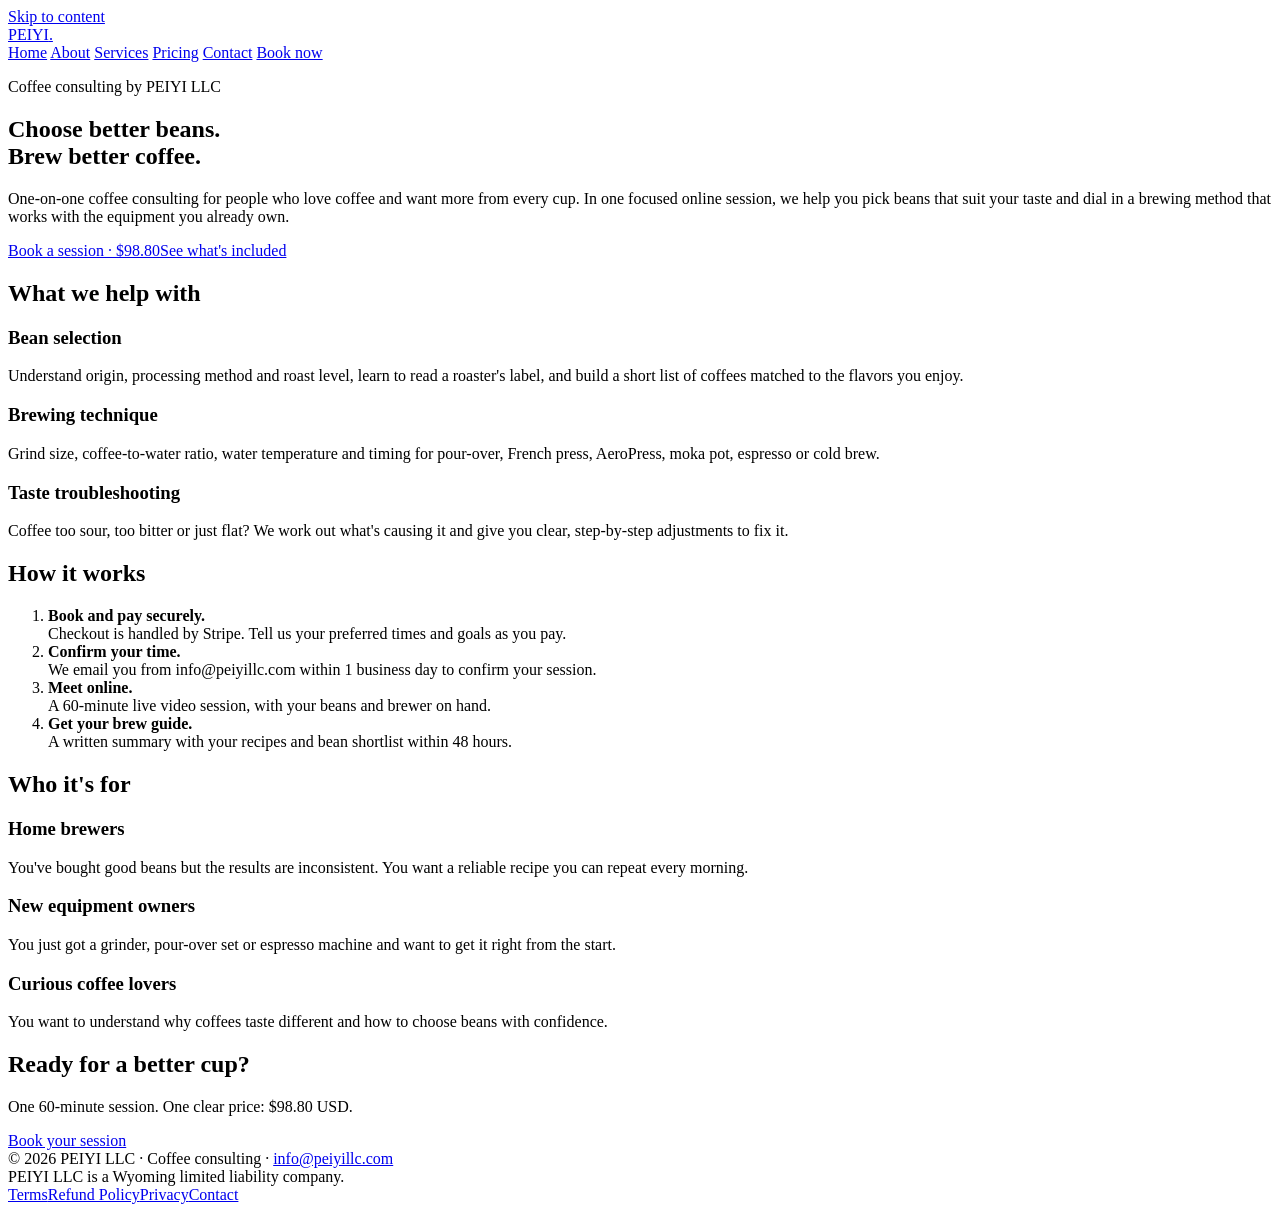
==== index.html @ e06b0025 "Add files via upload" ====
<!DOCTYPE html>
<html lang="en">
<head>
<meta charset="utf-8">
<meta name="viewport" content="width=device-width, initial-scale=1">
<title>PEIYI LLC | Coffee Consulting: Bean Selection & Brewing</title>
<meta name="description" content="One-on-one coffee consulting from PEIYI LLC. Learn to choose the right beans and brew better coffee at home. 60-minute online session, $98.80.">
<link rel="canonical" href="https://peiyillc.com/">
<meta property="og:title" content="PEIYI LLC | Coffee Consulting: Bean Selection & Brewing">
<meta property="og:description" content="One-on-one coffee consulting from PEIYI LLC. Learn to choose the right beans and brew better coffee at home. 60-minute online session, $98.80.">
<meta property="og:type" content="website">
<meta property="og:url" content="https://peiyillc.com/">
<link rel="icon" href="data:image/svg+xml,<svg xmlns='http://www.w3.org/2000/svg' viewBox='0 0 100 100'><text y='.9em' font-size='90'>☕</text></svg>">

<link rel="stylesheet" href="/assets/style.css">
<script src="/assets/main.js" defer></script>
</head>
<body>
<a class="skip" href="#main">Skip to content</a>
<header class="site-header"><div class="wrap">
<a class="logo" href="/">PEIYI<span>.</span></a>
<nav class="nav" aria-label="Main">
<a href="/" aria-current="page">Home</a>
<a href="/about.html">About</a>
<a href="/services.html">Services</a>
<a href="/pricing.html">Pricing</a>
<a href="/contact.html">Contact</a>
<a class="btn" href="/book.html">Book now</a>
</nav>
</div></header>
<main id="main">

<section class="hero"><div class="wrap">
<p class="eyebrow">Coffee consulting by PEIYI LLC</p>
<h1>Choose better beans.<br>Brew better coffee.</h1>
<p class="lead">One-on-one coffee consulting for people who love coffee and want more from every cup. In one focused online session, we help you pick beans that suit your taste and dial in a brewing method that works with the equipment you already own.</p>
<div class="actions"><a class="btn" href="/book.html">Book a session · $98.80</a><a class="btn ghost" href="/services.html">See what's included</a></div>
</div></section>

<section><div class="wrap">
<h2>What we help with</h2>
<div class="grid">
<div class="card"><h3>Bean selection</h3><p>Understand origin, processing method and roast level, learn to read a roaster's label, and build a short list of coffees matched to the flavors you enjoy.</p></div>
<div class="card"><h3>Brewing technique</h3><p>Grind size, coffee-to-water ratio, water temperature and timing for pour-over, French press, AeroPress, moka pot, espresso or cold brew.</p></div>
<div class="card"><h3>Taste troubleshooting</h3><p>Coffee too sour, too bitter or just flat? We work out what's causing it and give you clear, step-by-step adjustments to fix it.</p></div>
</div>
</div></section>

<section><div class="wrap">
<h2>How it works</h2>
<ol class="steps">
<li><strong>Book and pay securely.</strong><br>Checkout is handled by Stripe. Tell us your preferred times and goals as you pay.</li>
<li><strong>Confirm your time.</strong><br>We email you from info@peiyillc.com within 1 business day to confirm your session.</li>
<li><strong>Meet online.</strong><br>A 60-minute live video session, with your beans and brewer on hand.</li>
<li><strong>Get your brew guide.</strong><br>A written summary with your recipes and bean shortlist within 48 hours.</li>
</ol>
</div></section>

<section><div class="wrap">
<h2>Who it's for</h2>
<div class="grid">
<div class="card"><h3>Home brewers</h3><p>You've bought good beans but the results are inconsistent. You want a reliable recipe you can repeat every morning.</p></div>
<div class="card"><h3>New equipment owners</h3><p>You just got a grinder, pour-over set or espresso machine and want to get it right from the start.</p></div>
<div class="card"><h3>Curious coffee lovers</h3><p>You want to understand why coffees taste different and how to choose beans with confidence.</p></div>
</div>
</div></section>
<section><div class="wrap"><div class="band">
<div><h2>Ready for a better cup?</h2><p>One 60-minute session. One clear price: $98.80 USD.</p></div>
<a class="btn" href="/book.html">Book your session</a>
</div></div></section>

</main>
<footer class="site-footer"><div class="wrap">
<div>© 2026 PEIYI LLC · Coffee consulting · <a href="mailto:info@peiyillc.com">info@peiyillc.com</a><br>
PEIYI LLC is a Wyoming limited liability company.</div>
<nav aria-label="Legal">
<a href="/terms.html">Terms</a><a href="/terms.html#refunds">Refund Policy</a><a href="/privacy.html">Privacy</a><a href="/contact.html">Contact</a>
</nav>
</div></footer>
</body>
</html>
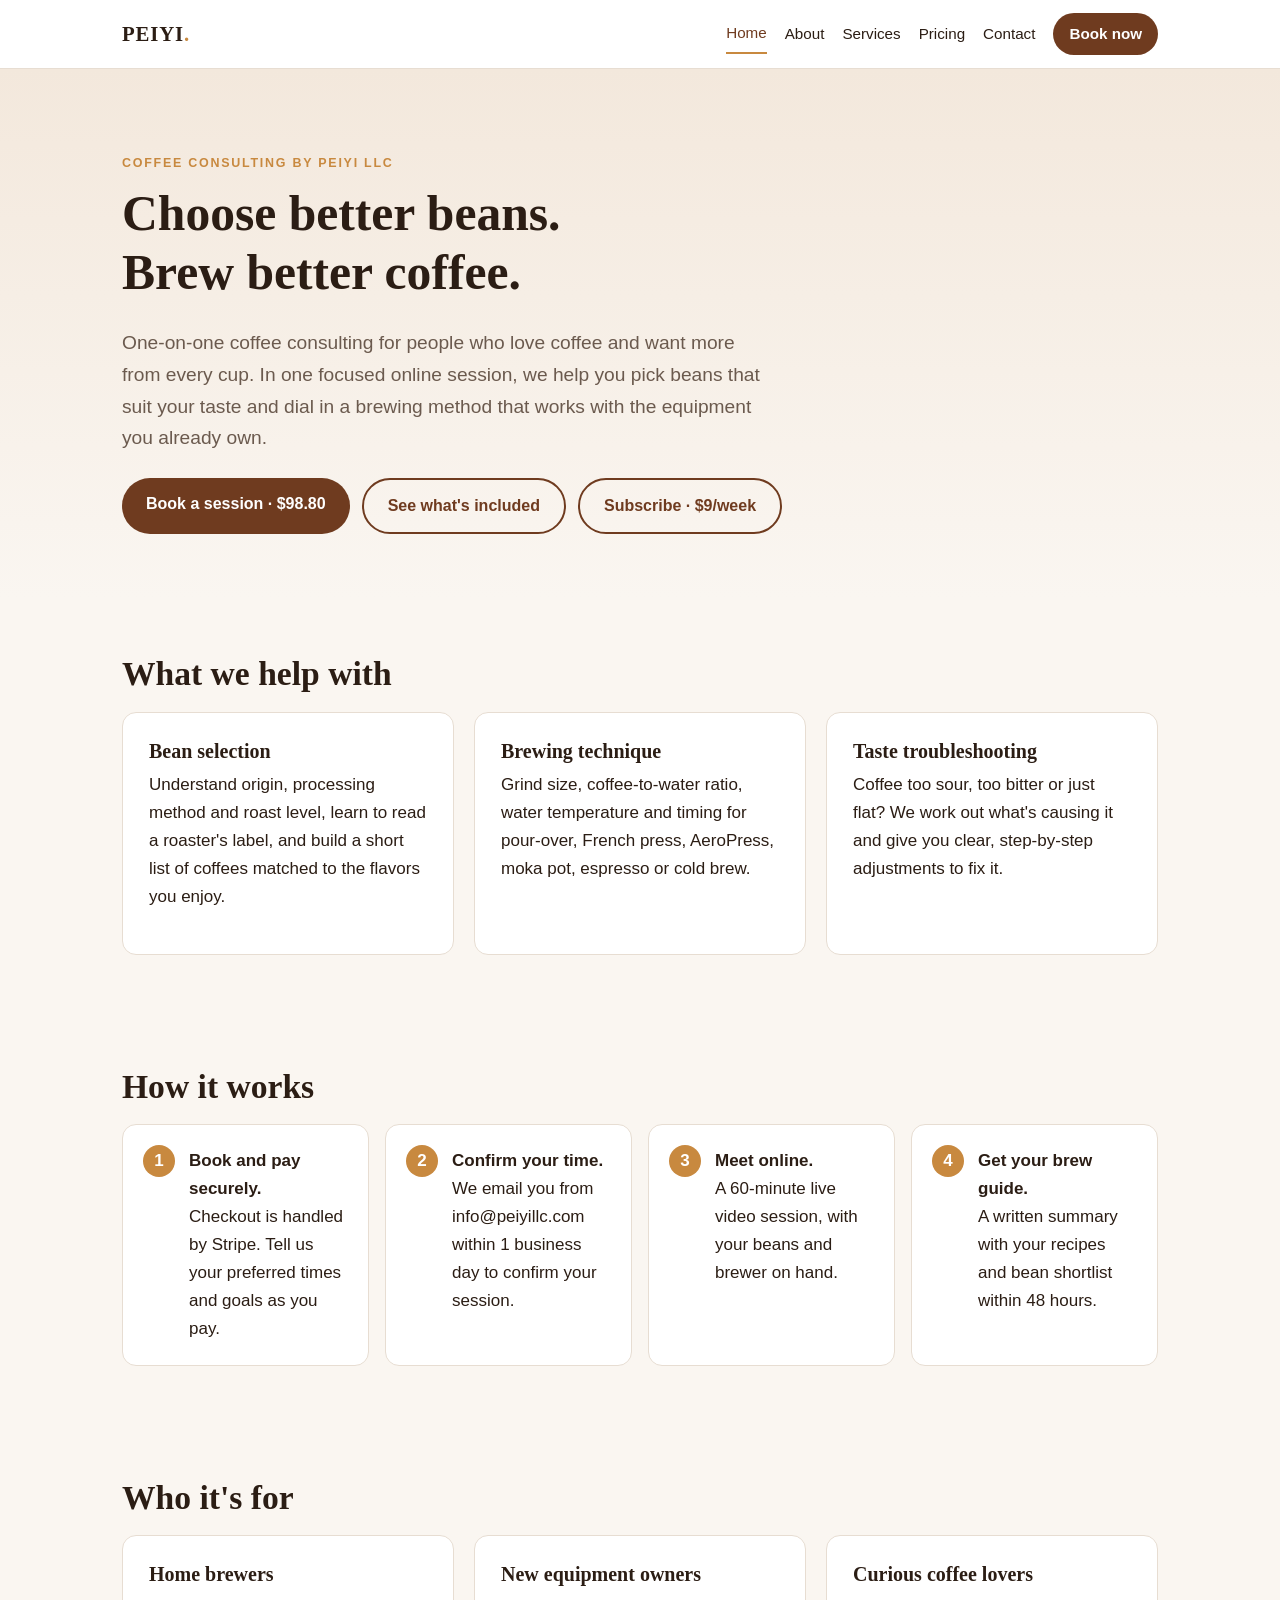
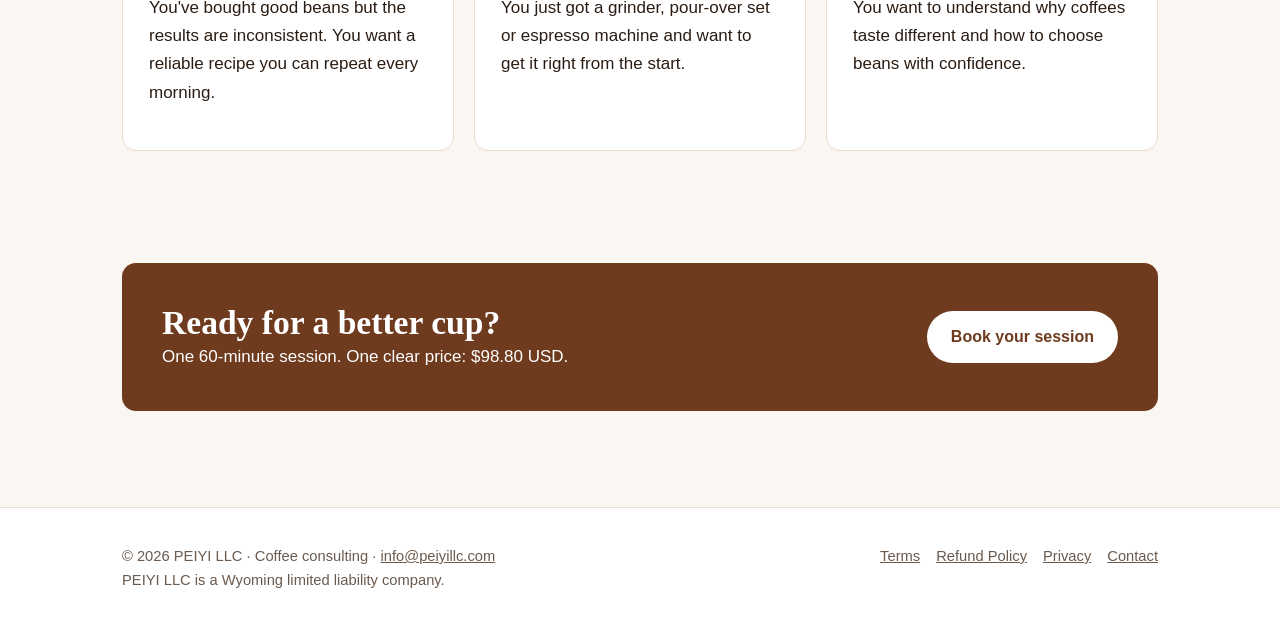
==== commit 131bc1ab: "Add $9/week subscription" ====
--- a/index.html
+++ b/index.html
@@ -34,7 +34,7 @@
 <p class="eyebrow">Coffee consulting by PEIYI LLC</p>
 <h1>Choose better beans.<br>Brew better coffee.</h1>
 <p class="lead">One-on-one coffee consulting for people who love coffee and want more from every cup. In one focused online session, we help you pick beans that suit your taste and dial in a brewing method that works with the equipment you already own.</p>
-<div class="actions"><a class="btn" href="/book.html">Book a session · $98.80</a><a class="btn ghost" href="/services.html">See what's included</a></div>
+<div class="actions"><a class="btn" href="/book.html">Book a session · $98.80</a><a class="btn ghost" href="/services.html">See what's included</a><a class="btn ghost" href="https://buy.stripe.com/8x228tap9ed7besg85dfG00">Subscribe · $9/week</a></div>
 </div></section>
 
 <section><div class="wrap">
--- a/assets/style.css
+++ b/assets/style.css
@@ -0,0 +1,75 @@
+:root{
+  --bg:#faf6f1; --paper:#ffffff; --ink:#2b1d14; --muted:#6b5a4e;
+  --brand:#6f3b1f; --brand-dark:#4e2914; --accent:#c8893f; --line:#e7ddd2;
+  --radius:14px; --max:1080px;
+}
+*{box-sizing:border-box}
+html{scroll-behavior:smooth}
+body{margin:0;background:var(--bg);color:var(--ink);font:17px/1.65 -apple-system,BlinkMacSystemFont,"Segoe UI",Roboto,"Helvetica Neue",Arial,sans-serif}
+h1,h2,h3{font-family:Georgia,"Times New Roman",serif;line-height:1.2;margin:0 0 .5em;color:var(--ink)}
+h1{font-size:clamp(2rem,4.5vw,3.1rem)} h2{font-size:clamp(1.5rem,3vw,2.1rem)} h3{font-size:1.25rem}
+p{margin:0 0 1em} a{color:var(--brand)} a:hover{color:var(--brand-dark)}
+.wrap{max-width:var(--max);margin:0 auto;padding:0 22px}
+.skip{position:absolute;left:-999px}.skip:focus{left:10px;top:10px;background:#fff;padding:8px;z-index:9}
+
+/* header */
+.site-header{background:var(--paper);border-bottom:1px solid var(--line);position:sticky;top:0;z-index:5}
+.site-header .wrap{display:flex;align-items:center;justify-content:space-between;gap:16px;min-height:68px;flex-wrap:wrap}
+.logo{font-family:Georgia,serif;font-weight:700;font-size:1.3rem;color:var(--ink);text-decoration:none;letter-spacing:.04em}
+.logo span{color:var(--accent)}
+.nav{display:flex;gap:4px 18px;flex-wrap:wrap;align-items:center}
+.nav a{text-decoration:none;color:var(--ink);font-size:.95rem;padding:6px 0}
+.nav a[aria-current="page"]{color:var(--brand);border-bottom:2px solid var(--accent)}
+.nav a.btn{color:#fff;padding:8px 16px;border:0}
+
+/* buttons */
+.btn{display:inline-block;background:var(--brand);color:#fff;text-decoration:none;font-weight:600;padding:13px 24px;border-radius:999px;border:0;cursor:pointer;font-size:1rem;transition:background .15s}
+.btn:hover{background:var(--brand-dark);color:#fff}
+.btn.ghost{background:transparent;color:var(--brand);border:2px solid var(--brand)}
+.btn.ghost:hover{background:var(--brand);color:#fff}
+.btn[disabled]{opacity:.6;cursor:wait}
+
+/* sections */
+.hero{padding:84px 0 64px;background:linear-gradient(180deg,#f3e8dc 0%,var(--bg) 100%)}
+.hero p.lead{font-size:1.2rem;color:var(--muted);max-width:640px}
+.hero .actions{display:flex;gap:12px;flex-wrap:wrap;margin-top:24px}
+.eyebrow{text-transform:uppercase;letter-spacing:.14em;font-size:.78rem;color:var(--accent);font-weight:700;margin-bottom:10px}
+section{padding:56px 0}
+.page-head{padding:56px 0 8px}
+.page-head p{color:var(--muted);font-size:1.1rem;max-width:680px}
+.grid{display:grid;gap:20px;grid-template-columns:repeat(auto-fit,minmax(250px,1fr))}
+.card{background:var(--paper);border:1px solid var(--line);border-radius:var(--radius);padding:26px}
+.card h3{margin-bottom:.4em}
+.steps{counter-reset:s;list-style:none;padding:0;margin:0;display:grid;gap:16px;grid-template-columns:repeat(auto-fit,minmax(220px,1fr))}
+.steps li{background:var(--paper);border:1px solid var(--line);border-radius:var(--radius);padding:22px 22px 22px 66px;position:relative}
+.steps li::before{counter-increment:s;content:counter(s);position:absolute;left:20px;top:20px;width:32px;height:32px;border-radius:50%;background:var(--accent);color:#fff;font-weight:700;display:grid;place-items:center}
+.checks{list-style:none;padding:0;margin:0 0 1em}
+.checks li{padding-left:28px;position:relative;margin-bottom:.45em}
+.checks li::before{content:"✓";position:absolute;left:0;color:var(--accent);font-weight:700}
+.band{background:var(--brand);color:#fff;border-radius:var(--radius);padding:40px;display:flex;justify-content:space-between;align-items:center;gap:24px;flex-wrap:wrap}
+.band h2,.band p{color:#fff;margin:0}
+.band .btn{background:#fff;color:var(--brand)}
+.band .btn:hover{background:#f3e8dc}
+.price-card{max-width:520px;margin:0 auto;text-align:left}
+.price{font-family:Georgia,serif;font-size:3rem;font-weight:700;color:var(--brand);line-height:1}
+.price small{font-size:1rem;color:var(--muted);font-family:inherit;font-weight:400}
+.meta{color:var(--muted);font-size:.95rem}
+.notice{border-radius:10px;padding:14px 18px;margin:0 0 20px;background:#fff4e5;border:1px solid #f0d2a8}
+.notice.error{background:#fdecec;border-color:#f3bcbc}
+.two-col{display:grid;gap:32px;grid-template-columns:1.2fr 1fr}
+@media(max-width:800px){.two-col{grid-template-columns:1fr}}
+details{background:var(--paper);border:1px solid var(--line);border-radius:10px;padding:16px 20px;margin-bottom:10px}
+details summary{cursor:pointer;font-weight:600}
+details p{margin:.7em 0 0}
+form label{display:block;font-weight:600;margin:14px 0 6px}
+form input,form textarea{width:100%;padding:12px 14px;border:1px solid var(--line);border-radius:10px;font:inherit;background:#fff}
+form textarea{min-height:140px;resize:vertical}
+.hidden{display:none}
+.legal h2{font-size:1.35rem;margin-top:1.6em}
+.legal{max-width:760px}
+
+/* footer */
+.site-footer{border-top:1px solid var(--line);background:var(--paper);padding:36px 0;margin-top:40px;font-size:.92rem;color:var(--muted)}
+.site-footer .wrap{display:flex;justify-content:space-between;gap:20px;flex-wrap:wrap}
+.site-footer a{color:var(--muted)}
+.site-footer nav{display:flex;gap:16px;flex-wrap:wrap}
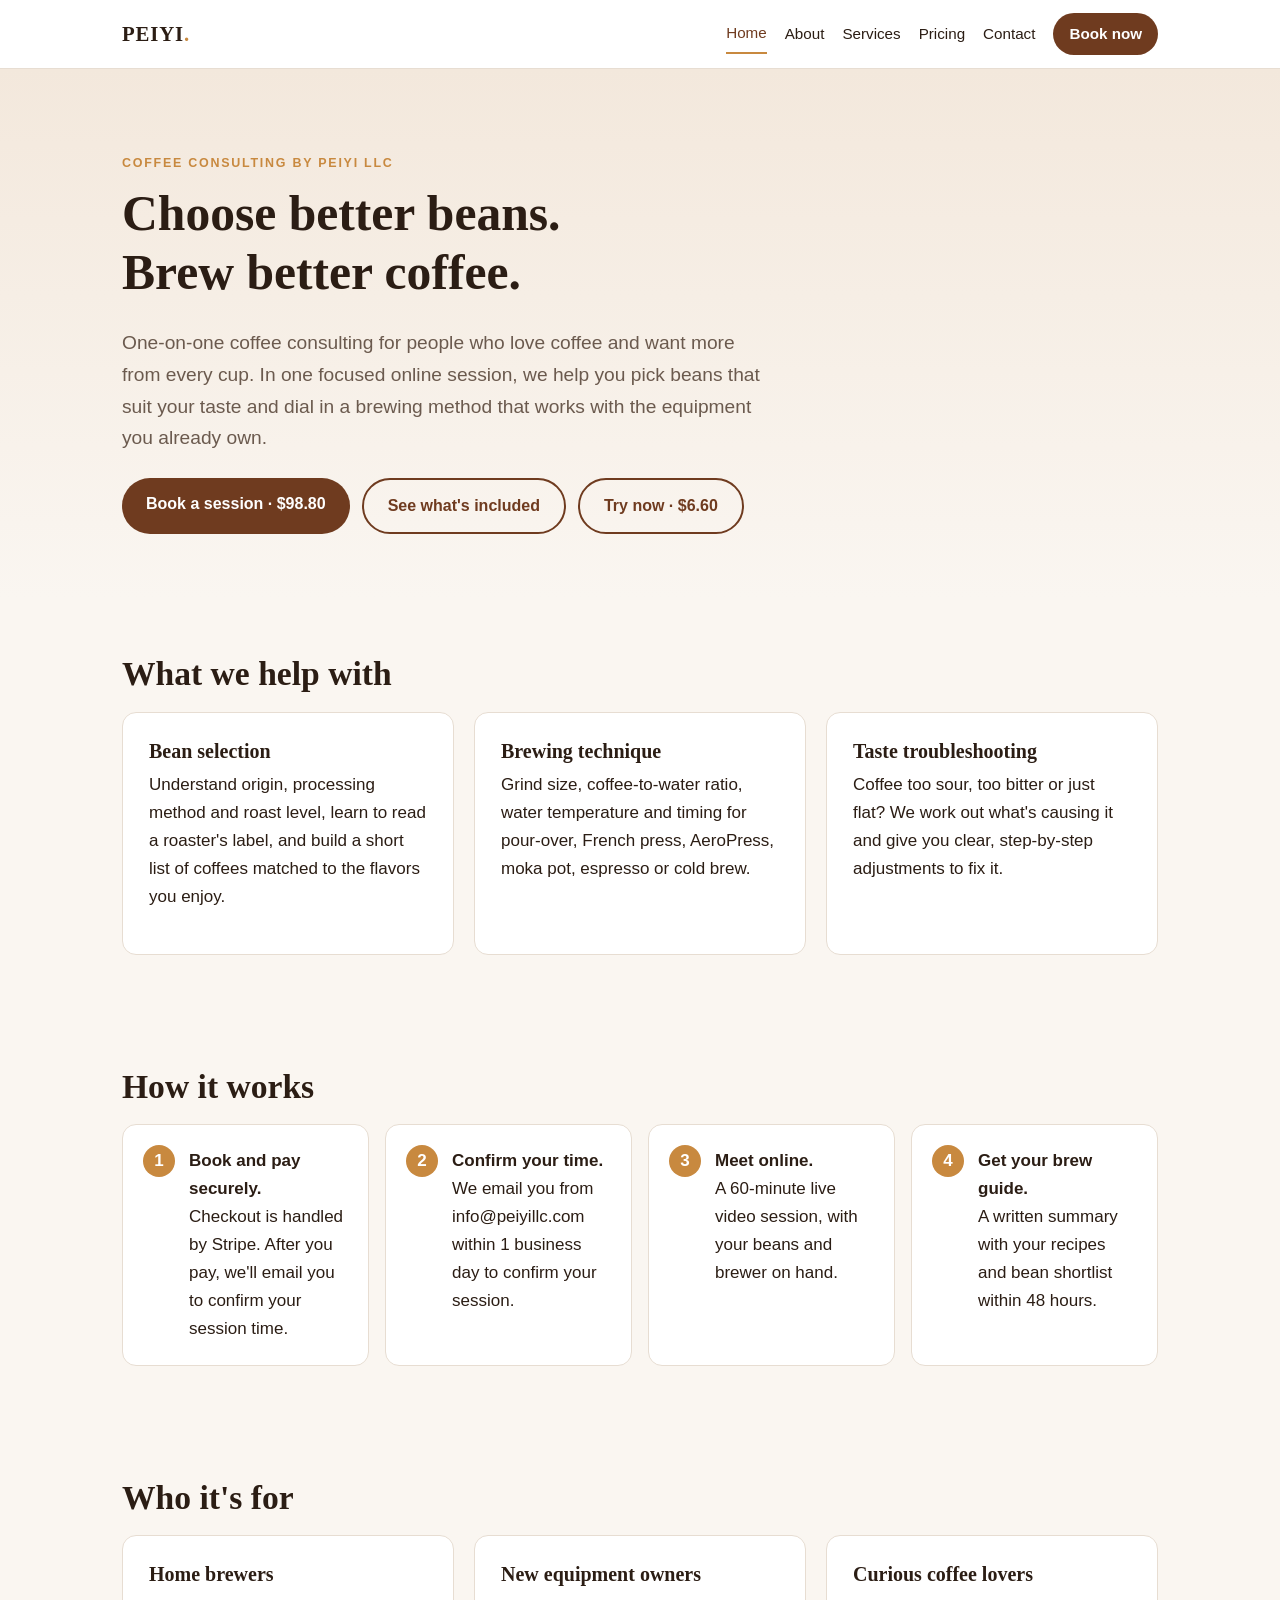
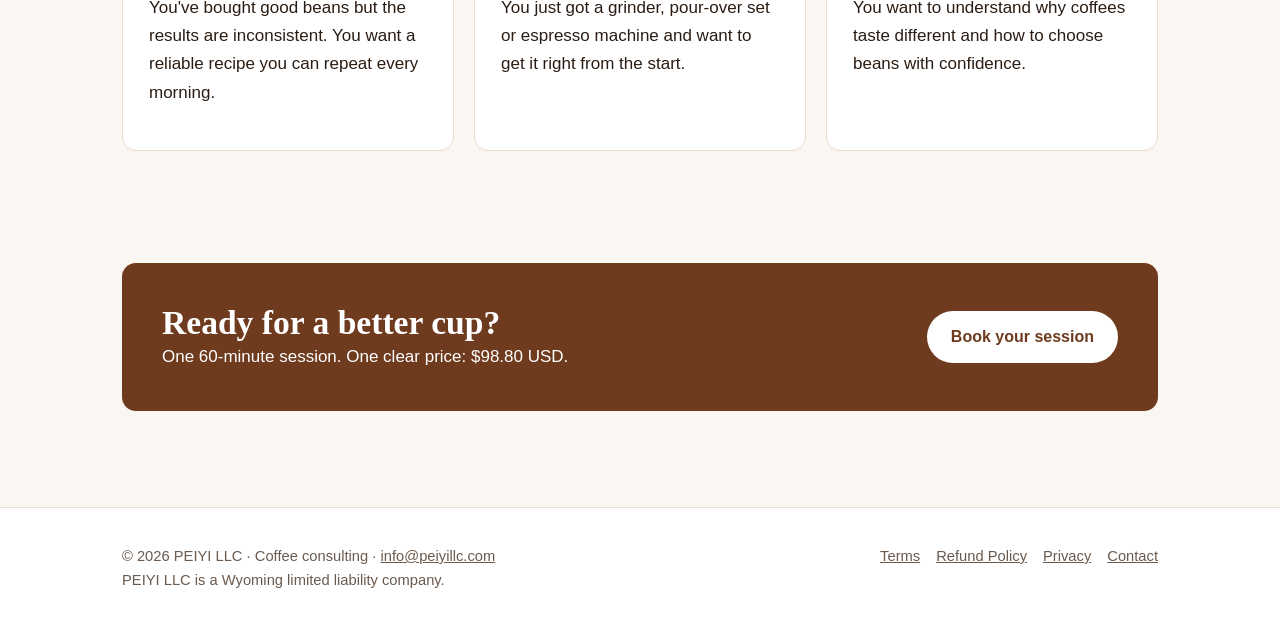
==== commit 03738b9b: "Change $9/week subscription to $6.60 one-time trial; simplify checkout" ====
--- a/index.html
+++ b/index.html
@@ -34,7 +34,7 @@
 <p class="eyebrow">Coffee consulting by PEIYI LLC</p>
 <h1>Choose better beans.<br>Brew better coffee.</h1>
 <p class="lead">One-on-one coffee consulting for people who love coffee and want more from every cup. In one focused online session, we help you pick beans that suit your taste and dial in a brewing method that works with the equipment you already own.</p>
-<div class="actions"><a class="btn" href="/book.html">Book a session · $98.80</a><a class="btn ghost" href="/services.html">See what's included</a><a class="btn ghost" href="https://buy.stripe.com/8x228tap9ed7besg85dfG00">Subscribe · $9/week</a></div>
+<div class="actions"><a class="btn" href="/book.html">Book a session · $98.80</a><a class="btn ghost" href="/services.html">See what's included</a><a class="btn ghost" href="https://buy.stripe.com/4gM6oJgNx4Cx6Ycf41dfG01">Try now · $6.60</a></div>
 </div></section>
 
 <section><div class="wrap">
@@ -49,7 +49,7 @@
 <section><div class="wrap">
 <h2>How it works</h2>
 <ol class="steps">
-<li><strong>Book and pay securely.</strong><br>Checkout is handled by Stripe. Tell us your preferred times and goals as you pay.</li>
+<li><strong>Book and pay securely.</strong><br>Checkout is handled by Stripe. After you pay, we'll email you to confirm your session time.</li>
 <li><strong>Confirm your time.</strong><br>We email you from info@peiyillc.com within 1 business day to confirm your session.</li>
 <li><strong>Meet online.</strong><br>A 60-minute live video session, with your beans and brewer on hand.</li>
 <li><strong>Get your brew guide.</strong><br>A written summary with your recipes and bean shortlist within 48 hours.</li>
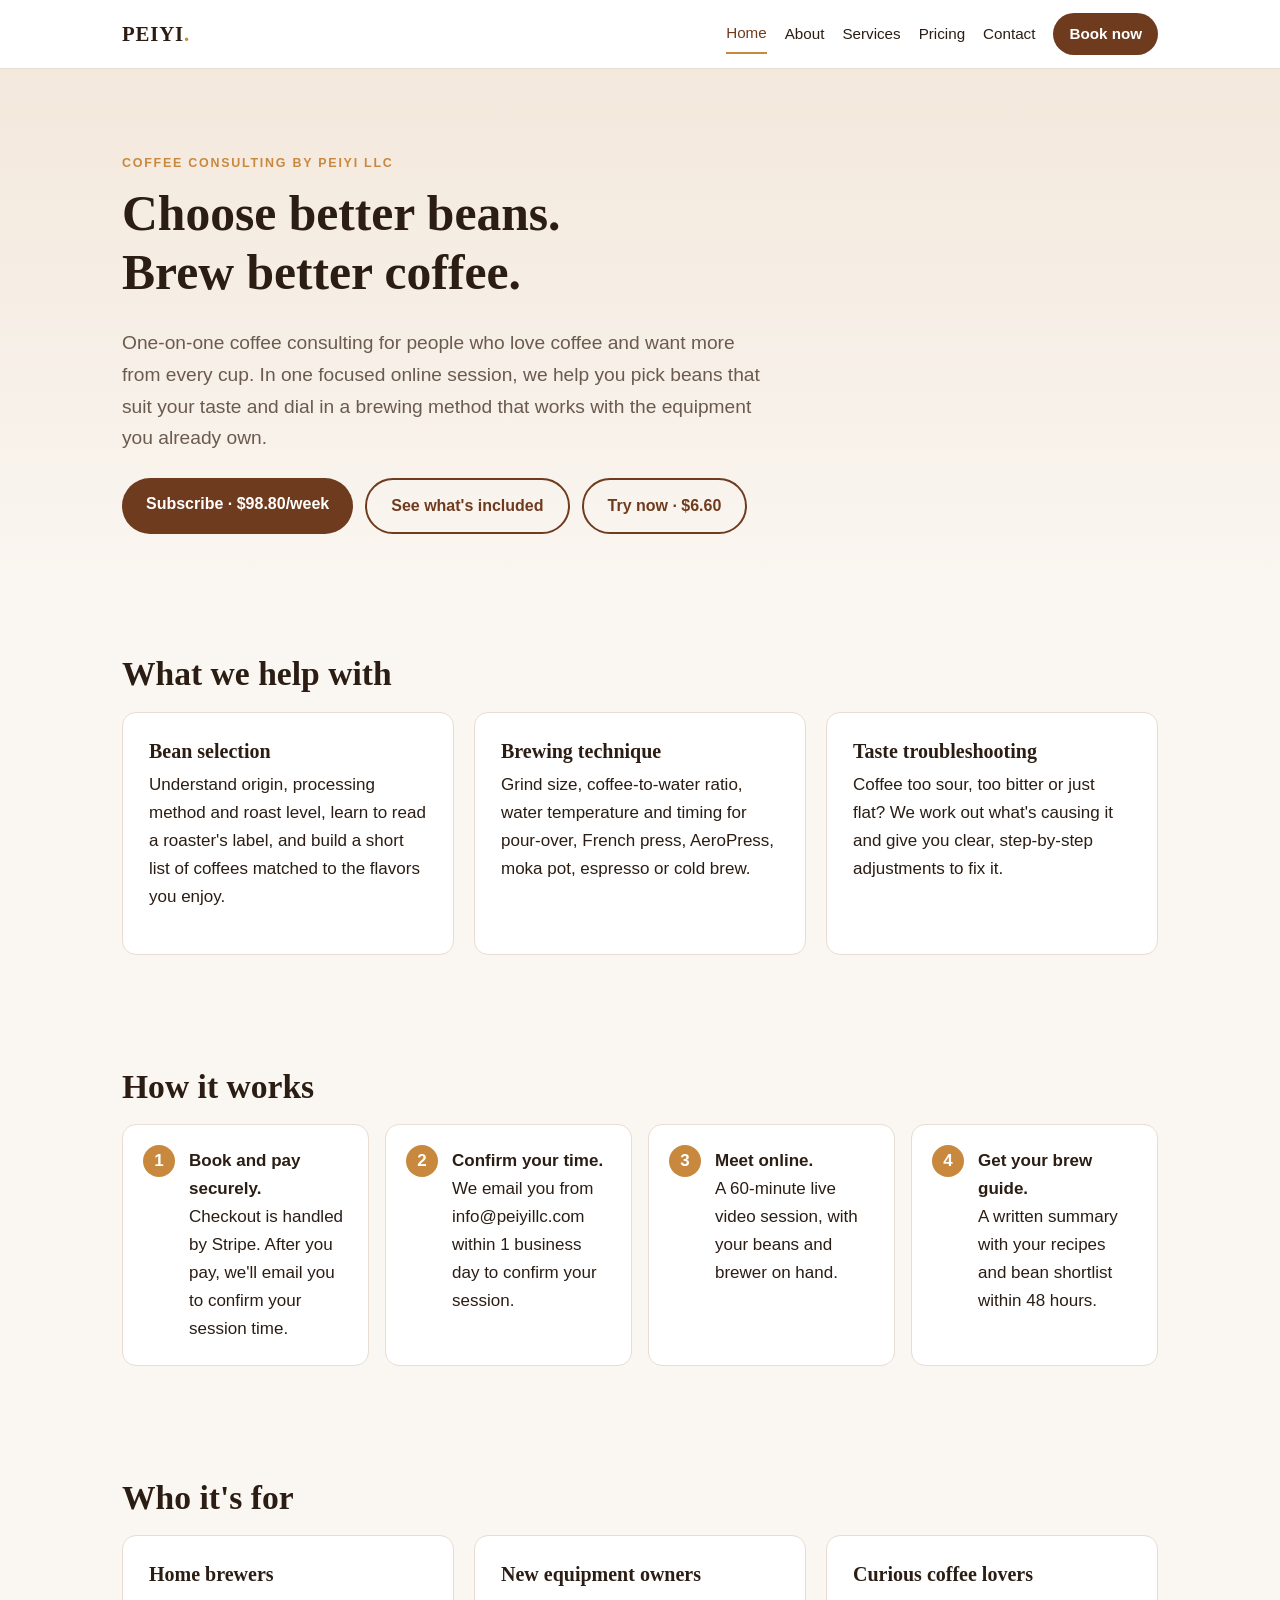
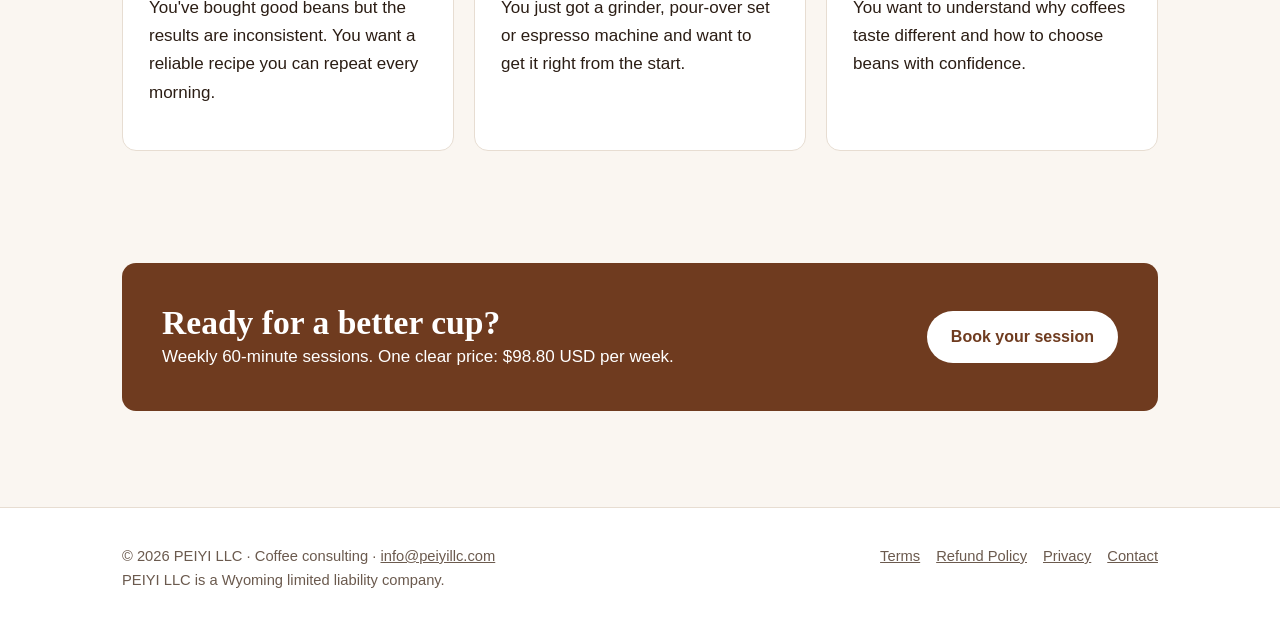
==== commit 9654515e: "Switch $98.80 to weekly subscription" ====
--- a/index.html
+++ b/index.html
@@ -4,10 +4,10 @@
 <meta charset="utf-8">
 <meta name="viewport" content="width=device-width, initial-scale=1">
 <title>PEIYI LLC | Coffee Consulting: Bean Selection & Brewing</title>
-<meta name="description" content="One-on-one coffee consulting from PEIYI LLC. Learn to choose the right beans and brew better coffee at home. 60-minute online session, $98.80.">
+<meta name="description" content="One-on-one coffee consulting from PEIYI LLC. Learn to choose the right beans and brew better coffee at home. Weekly 60-minute online sessions, $98.80/week.">
 <link rel="canonical" href="https://peiyillc.com/">
 <meta property="og:title" content="PEIYI LLC | Coffee Consulting: Bean Selection & Brewing">
-<meta property="og:description" content="One-on-one coffee consulting from PEIYI LLC. Learn to choose the right beans and brew better coffee at home. 60-minute online session, $98.80.">
+<meta property="og:description" content="One-on-one coffee consulting from PEIYI LLC. Learn to choose the right beans and brew better coffee at home. Weekly 60-minute online sessions, $98.80/week.">
 <meta property="og:type" content="website">
 <meta property="og:url" content="https://peiyillc.com/">
 <link rel="icon" href="data:image/svg+xml,<svg xmlns='http://www.w3.org/2000/svg' viewBox='0 0 100 100'><text y='.9em' font-size='90'>☕</text></svg>">
@@ -34,7 +34,7 @@
 <p class="eyebrow">Coffee consulting by PEIYI LLC</p>
 <h1>Choose better beans.<br>Brew better coffee.</h1>
 <p class="lead">One-on-one coffee consulting for people who love coffee and want more from every cup. In one focused online session, we help you pick beans that suit your taste and dial in a brewing method that works with the equipment you already own.</p>
-<div class="actions"><a class="btn" href="/book.html">Book a session · $98.80</a><a class="btn ghost" href="/services.html">See what's included</a><a class="btn ghost" href="https://buy.stripe.com/4gM6oJgNx4Cx6Ycf41dfG01">Try now · $6.60</a></div>
+<div class="actions"><a class="btn" href="/book.html">Subscribe · $98.80/week</a><a class="btn ghost" href="/services.html">See what's included</a><a class="btn ghost" href="https://buy.stripe.com/4gM6oJgNx4Cx6Ycf41dfG01">Try now · $6.60</a></div>
 </div></section>
 
 <section><div class="wrap">
@@ -65,7 +65,7 @@
 </div>
 </div></section>
 <section><div class="wrap"><div class="band">
-<div><h2>Ready for a better cup?</h2><p>One 60-minute session. One clear price: $98.80 USD.</p></div>
+<div><h2>Ready for a better cup?</h2><p>Weekly 60-minute sessions. One clear price: $98.80 USD per week.</p></div>
 <a class="btn" href="/book.html">Book your session</a>
 </div></div></section>
 
